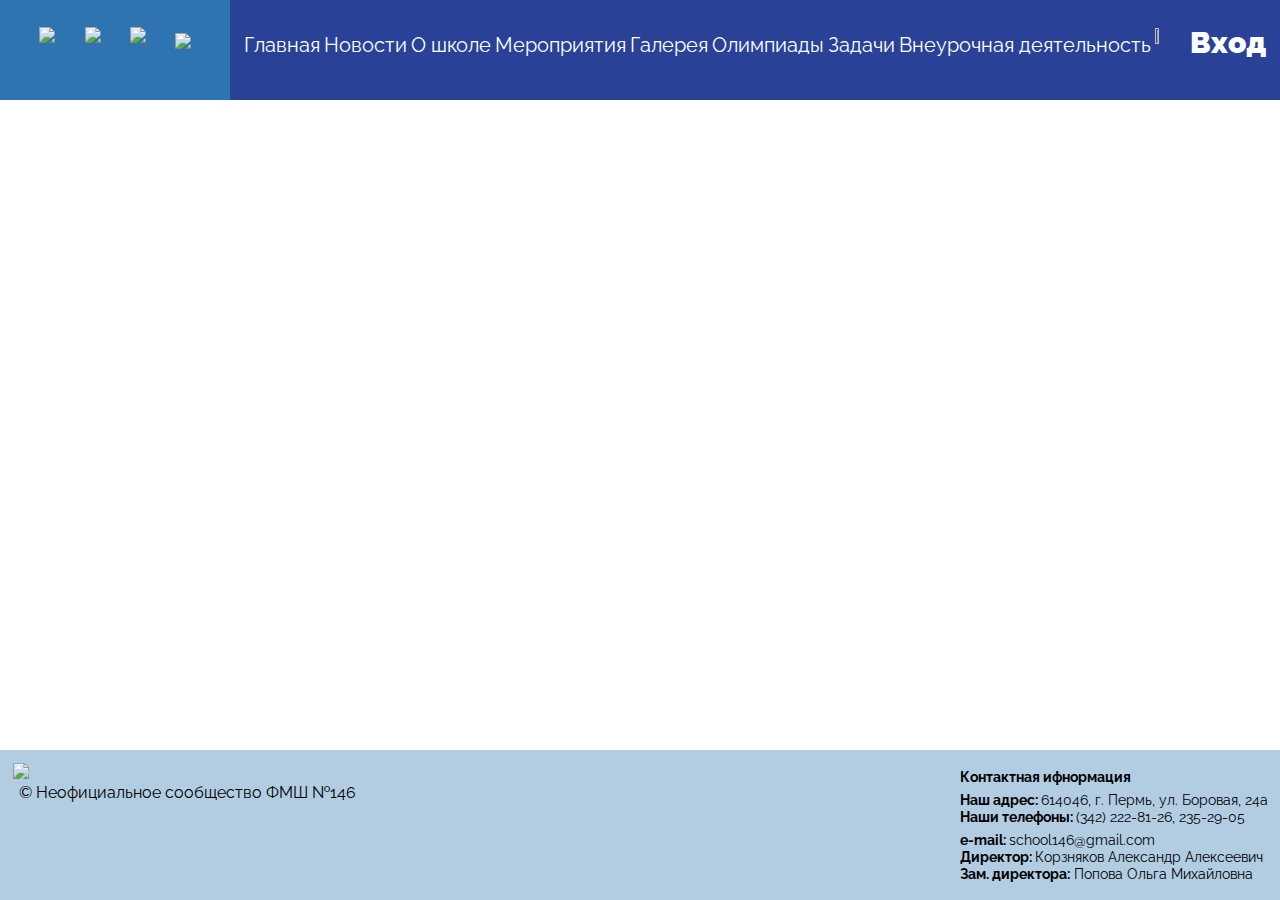
==== index.html @ 37c6d07e "checking" ====
<!DOCTYPE html>
<html lang="ru">
    <head>
        <meta charset="utf-8">
        <title>Школа №146</title>
        <link rel="preconnect" href="https://fonts.googleapis.com"> 
        <link rel="preconnect" href="https://fonts.gstatic.com" crossorigin> 
        <link href="https://fonts.googleapis.com/css2?family=Raleway:wght@300&display=swap" rel="stylesheet">
        <link href="main.css" rel="stylesheet" type="text/css">
    </head>
    <!--checking-->
    <body>
        <header class="up-block">
            <div>
                <div class="left-block">
                    <a href="https://vk.com/school146perm" style="margin-top: 8%" ><img src="VK.png" style="margin: auto 0"></img> </a>
                    <a href="https://www.instagram.com/school146perm/" style="margin-top: 8%" ><img src="instagram.png" style="margin: auto 0"></img> </a>
                    <a href="https://twitter.com/school146" style="margin-top: 8%"><img src="TWITTER.png" style="margin: auto 0"></img> </a>
                    <a href="https://www.youtube.com/channel/UC5WufrqFj3o7FIJP9ySKF-g/playlists" style="margin-top: 11%"><img src="YOUTUBE.png" style="margin: auto 0"></img> </a>
                </div>
                <div class="right-block">
                    <a href="" style="margin-top: 2.2%">Главная</a>
                    <a href="" style="margin-top: 2.2%">Новости</a>
                    <a href="" style="margin-top: 2.2%">О школе</a>
                    <a href="" style="margin-top: 2.2%"> Мероприятия</a>
                    <a href="" style="margin-top: 2.2%">Галерея</a>
                    <a href="" style="margin-top: 2.2%">Олимпиады</a>
                    <a href="" style="margin-top: 2.2%">Задачи</a>
                    <a href="" style="margin-top: 2.2%">Внеурочная деятельность</a>
                    <img width="3%" height="45%" src="search.png" style="margin-top: 1.5%"></img>
                    <a href="authorisation.html" style="margin-top: 1.5%" class="bold">Вход</a>
                </div>
            </div>
        </header>
        <footer class="down-block">
            <div class="left-footer">
                <img width="40%" src="icon_school_black.png" style="margin-left: 2%; margin-top: 2%"></img>
                <p style="margin-left: 3%; margin-top: 0">© Неофициальное сообщество ФМШ №146 </p>
               
            </div>
            <div class="right-footer">
                <p style="margin-left: 1.5%; margin-top: 2.75%; margin-bottom: 0; margin-left: 50%"><b>Контактная ифнормация</b></p>
                <p style="margin-left: 1.5%; margin-top: 1%; margin-bottom: 0; margin-left: 50%"><b> Наш адрес: </b> 614046, г. Пермь, ул. Боровая, 24а </p>
                <p style="margin-left: 1.5%; margin-top: 0; margin-bottom: 0; margin-left: 50%"><b> Наши телефоны: </b> (342) 222-81-26, 235-29-05 </p>
                <p style="margin-left: 1.5%; margin-top: 1%; margin-bottom: 0; margin-left: 50%"><b> e-mail: </b> school146@gmail.com</p>
                <p style="margin-left: 1.5%; margin-top: 0; margin-bottom: 0; margin-left: 50%"><b> Директор: </b> Корзняков Александр Алексеевич</p>
                <p style="margin-left: 1.5%; margin-top: 0; margin-bottom: 0; margin-left: 50%"><b> Зам. директора:</b> Попова Ольга Михайловна</p>
            </div>
        </footer>
    </body>
</html>
---- main.css ----
* {
    font-family: 'Raleway', sans-serif;
}
html, body {
    margin: 0;
    padding: 0;
}
a {
    text-decoration: none;
    color: white;
}
a:hover {
    color: #2E74B0;  
   }
.left-block {
    width: 18%;
    height: 100px;
    background-color: #2E74B0;
    display: flex;
    justify-content: space-evenly;
    padding: 10px;
    float: left;
    -webkit-box-sizing: border-box;
    -moz-box-sizing: border-box;
    box-sizing: border-box;
}
.right-block {
    width: 82%;
    height: 100px;
    font-size: 125%;
    color: white;
    background-color: #294297;
    display: flex;
    justify-content: space-evenly;
    padding: 10px;
    float: left;
    -webkit-box-sizing: border-box;
    -moz-box-sizing: border-box;
    box-sizing: border-box;
}
.bold {
    font-size: 150%;
    font-weight: 900;
}
.down-block {
    width: 100%;
    height: 150px;
    background-color: #B2CCE2;
    color: black;
    position: absolute;
    bottom: 0;
}
.left-footer {
    width: 50%;
    height: 150px;
    background-color: #B2CCE2;
    float: left;
    -webkit-box-sizing: border-box;
    -moz-box-sizing: border-box;
    box-sizing: border-box;
}
.right-footer {
    width: 50%;
    height: 150px;
    background-color: #B2CCE2;
    font-size: 90%;
    color: black;
    margin: 0;
    float: left;
    -webkit-box-sizing: border-box;
    -moz-box-sizing: border-box;
    box-sizing: border-box;
}
.id-block {
    display:block;
    margin:auto;
}
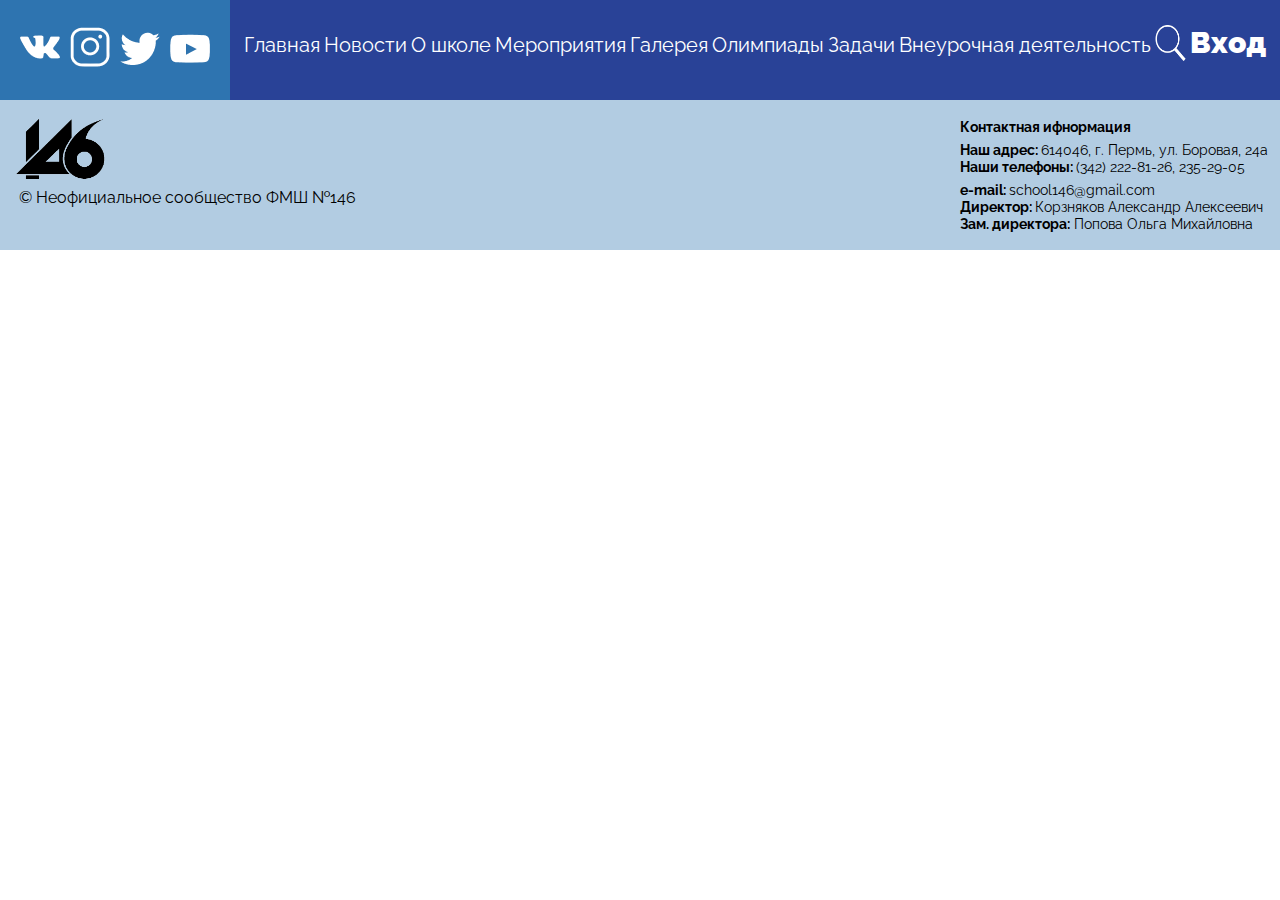
==== commit 72271dd2: "19:21" ====
--- a/index.html
+++ b/index.html
@@ -3,12 +3,12 @@
     <head>
         <meta charset="utf-8">
         <title>Школа №146</title>
+        <link rel="shortcut icon" href="icon_school.ico" type="image/x-icon">
         <link rel="preconnect" href="https://fonts.googleapis.com"> 
         <link rel="preconnect" href="https://fonts.gstatic.com" crossorigin> 
         <link href="https://fonts.googleapis.com/css2?family=Raleway:wght@300&display=swap" rel="stylesheet">
         <link href="main.css" rel="stylesheet" type="text/css">
     </head>
-    <!--checking-->
     <body>
         <header class="up-block">
             <div>
@@ -21,7 +21,7 @@
                 <div class="right-block">
                     <a href="" style="margin-top: 2.2%">Главная</a>
                     <a href="" style="margin-top: 2.2%">Новости</a>
-                    <a href="" style="margin-top: 2.2%">О школе</a>
+                    <a href="aboutschool.html" style="margin-top: 2.2%">О школе</a>
                     <a href="" style="margin-top: 2.2%"> Мероприятия</a>
                     <a href="" style="margin-top: 2.2%">Галерея</a>
                     <a href="" style="margin-top: 2.2%">Олимпиады</a>
--- a/main.css
+++ b/main.css
@@ -2,8 +2,11 @@
     font-family: 'Raleway', sans-serif;
 }
 html, body {
-    margin: 0;
-    padding: 0;
+    position: absolute;
+    margin:0;
+    padding:0;
+    width:100%;
+    height:100%;
 }
 a {
     text-decoration: none;
@@ -47,7 +50,6 @@
     height: 150px;
     background-color: #B2CCE2;
     color: black;
-    position: absolute;
     bottom: 0;
 }
 .left-footer {
@@ -74,4 +76,39 @@
 .id-block {
     display:block;
     margin:auto;
-}+}
+.knopka01 {
+    display: inline-block;
+    width: 300px;
+    height: 50px;
+    font-size: 20px;
+    text-align: center;
+    text-decoration: none;
+    outline: none;
+    border: none;
+    border-radius: 10px;
+    margin-top: 10px;
+    background-color: #FF9700;
+    color: white;
+    user-select: none;
+  } 
+  .knopka01:hover {
+    color: rgb(0,59,66);
+    cursor: pointer;
+  }
+
+  .knopka02 {
+    display: inline-block;
+    width: 300px;
+    height: 50px;
+    font-size: 20px;
+    text-align: left;
+    padding-left: 1% ;
+    text-decoration: none;
+    border-radius: 10px;
+    margin-top: 10px;
+    background-color: #F4EADD;
+    border-color: #294297;
+    color: #294297;
+    user-select: none;
+  } 
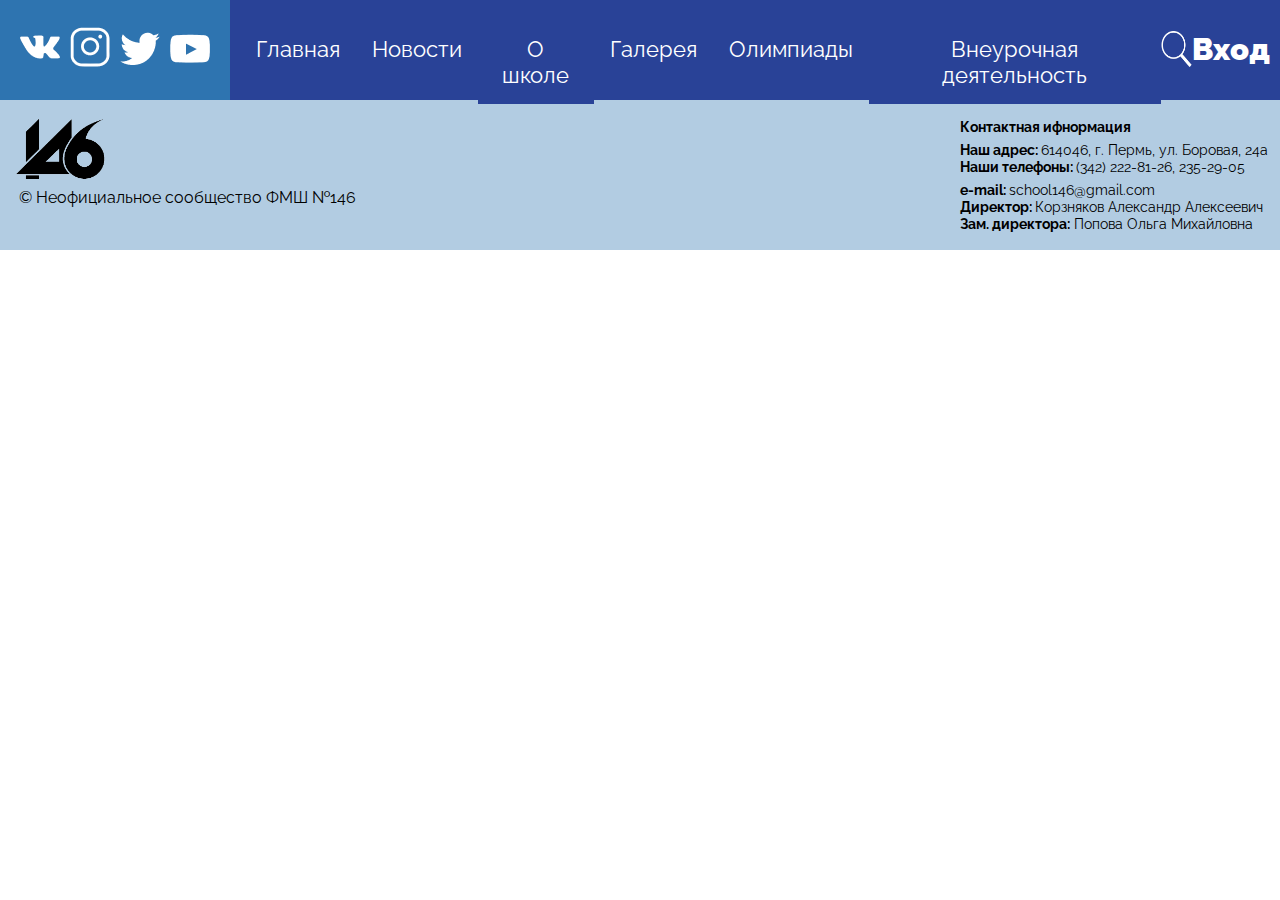
==== commit 8c0fc57b: "20:05" ====
--- a/index.html
+++ b/index.html
@@ -19,16 +19,44 @@
                     <a href="https://www.youtube.com/channel/UC5WufrqFj3o7FIJP9ySKF-g/playlists" style="margin-top: 11%"><img src="YOUTUBE.png" style="margin: auto 0"></img> </a>
                 </div>
                 <div class="right-block">
-                    <a href="" style="margin-top: 2.2%">Главная</a>
-                    <a href="" style="margin-top: 2.2%">Новости</a>
-                    <a href="aboutschool.html" style="margin-top: 2.2%">О школе</a>
-                    <a href="" style="margin-top: 2.2%"> Мероприятия</a>
-                    <a href="" style="margin-top: 2.2%">Галерея</a>
-                    <a href="" style="margin-top: 2.2%">Олимпиады</a>
-                    <a href="" style="margin-top: 2.2%">Задачи</a>
-                    <a href="" style="margin-top: 2.2%">Внеурочная деятельность</a>
-                    <img width="3%" height="45%" src="search.png" style="margin-top: 1.5%"></img>
-                    <a href="authorisation.html" style="margin-top: 1.5%" class="bold">Вход</a>
+                    <form class="dropdown" action="index.html" method="GET">
+                        <button style="font-size: 105%;" class="dropbtn">Главная</button>
+                    </form>
+                    <div class="dropdown">
+                        <button style="font-size: 105%;" class="dropbtn">Новости</button>
+                        <div class="dropdown-content">
+                          <a href="aboutschool.html">Общие</a>
+                          <a href="#">Олимпиады</a>
+                          <a href="#">Праздники</a>
+                        </div>
+                      </div>
+                    <div class="dropdown">
+                        <button style="font-size: 105%;" class="dropbtn">О школе</button>
+                        <div class="dropdown-content">
+                          <a href="aboutschool.html">О школе</a>
+                          <a href="#">Достижения</a>
+                          <a href="#">Учителя</a>
+                        </div>
+                      </div>
+                    <form class="dropdown" action="index.html" method="GET">
+                        <button style="font-size: 105%;" class="dropbtn">Галерея</button>
+                    </form>
+                    <div class="dropdown">
+                        <button style="font-size: 105%;" class="dropbtn">Олимпиады</button>
+                        <div class="dropdown-content">
+                          <a href="">Расписание</a>
+                          <a href="#">Результаты</a>
+                        </div>
+                      </div>
+                    <div class="dropdown">
+                        <button style="font-size: 105%;" class="dropbtn">Внеурочная деятельность</button>
+                        <div class="dropdown-content">
+                          <a href="">Мероприятия</a>
+                          <a href="#">"Дайте мне задачку"</a>
+                        </div>
+                      </div>
+                    <img width="3%" height="45%" src="search.png" style="margin-top: 2%"></img>
+                    <a href="authorisation.html" style="margin-top: 2%" class="bold">Вход</a>
                 </div>
             </div>
         </header>
--- a/main.css
+++ b/main.css
@@ -28,9 +28,10 @@
     box-sizing: border-box;
 }
 .right-block {
+    padding-top: 1%;
     width: 82%;
     height: 100px;
-    font-size: 125%;
+    font-size: 130%;
     color: white;
     background-color: #294297;
     display: flex;
@@ -112,3 +113,39 @@
     color: #294297;
     user-select: none;
   } 
+.dropbtn {
+    font-size: 225%;
+    background-color: #294297;
+    color: white;
+    padding: 16px;
+    border: none;
+}
+
+.dropdown {
+    padding-top: 1%;
+    position: relative;
+    display: inline-block;
+}
+
+.dropdown-content {
+    display: none;
+    position: absolute;
+    background-color: #f1f1f1;
+    min-width: 160px;
+    box-shadow: 0px 8px 16px 0px rgba(0,0,0,0.2);
+    z-index: 1;
+}
+
+.dropdown-content a {
+    font-size: 125%;
+    color: black;
+    padding: 12px 16px;
+    text-decoration: none;
+    display: block;
+}
+
+.dropdown-content a:hover {background-color: #ddd;}
+
+.dropdown:hover .dropdown-content {display: block;}
+
+.dropdown:hover .dropbtn {background-color: #172C77}
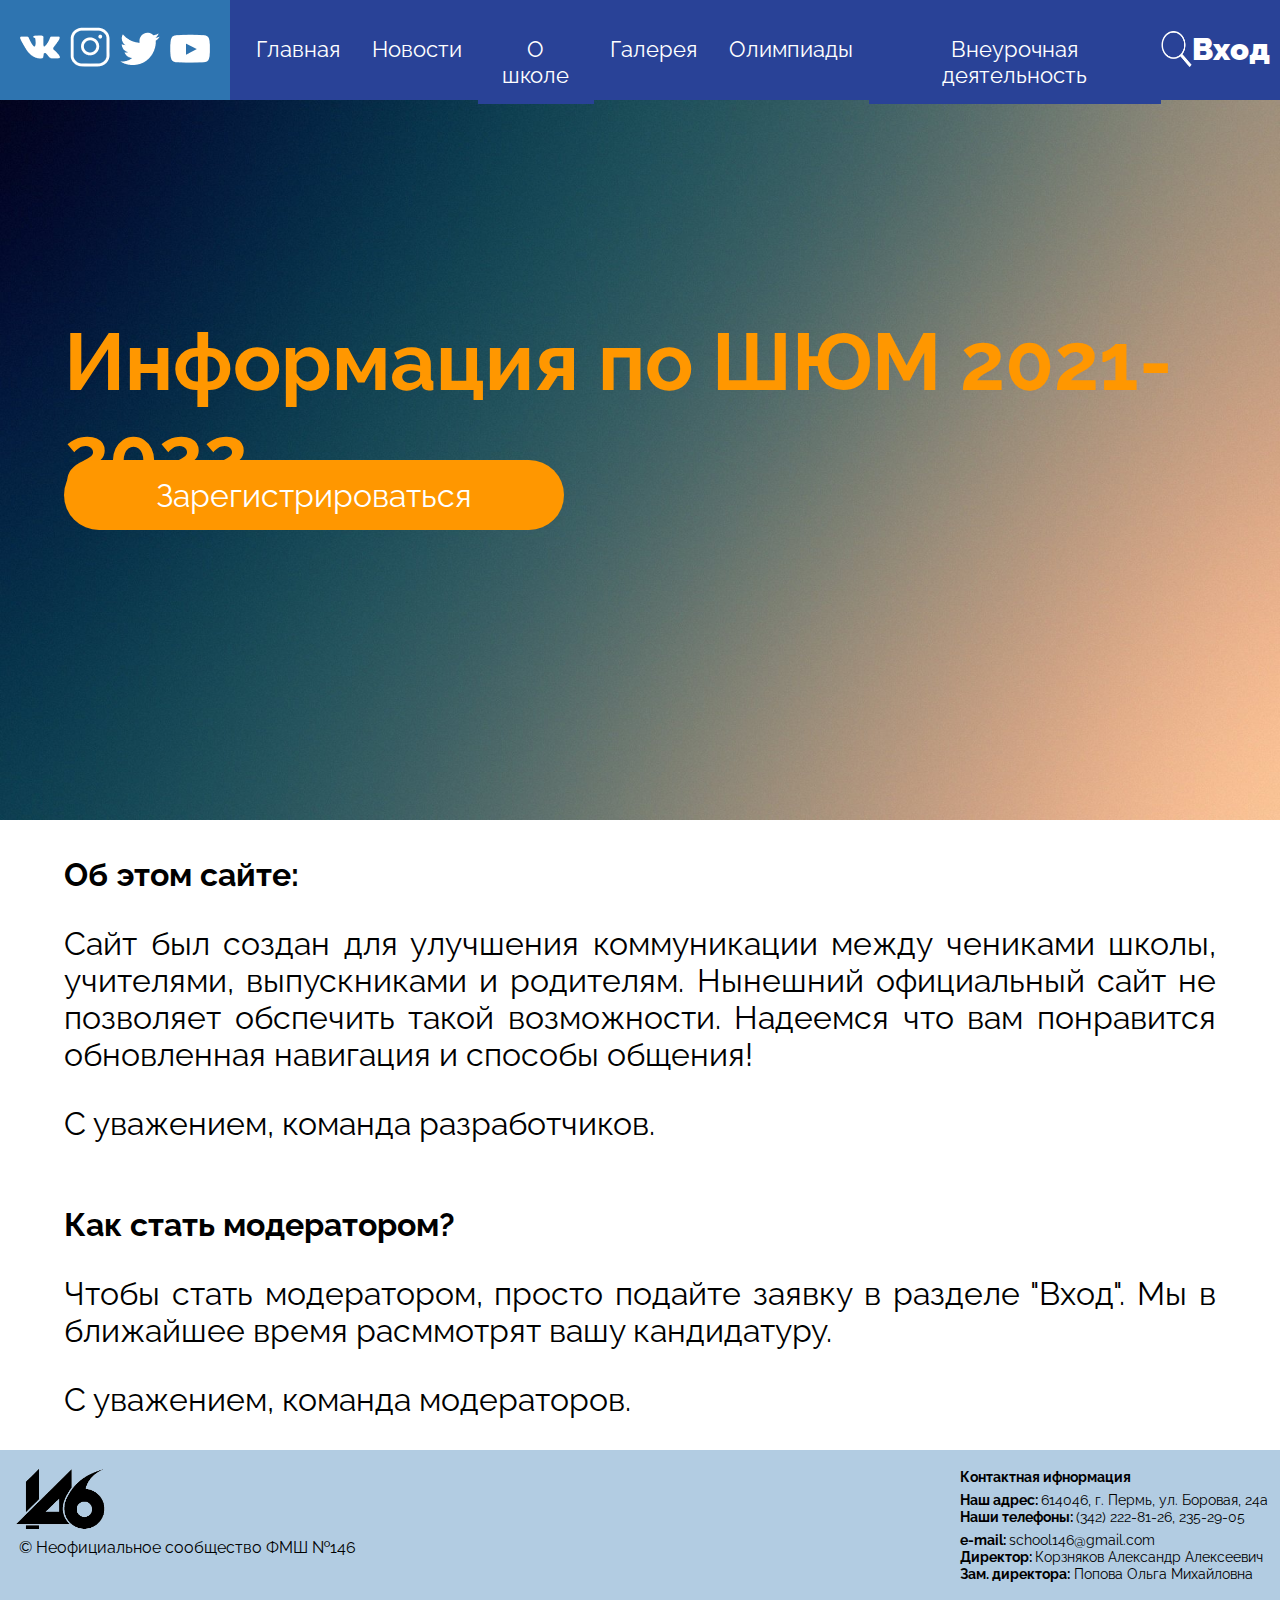
==== commit 7988bd81: "20:55" ====
--- a/index.html
+++ b/index.html
@@ -60,6 +60,20 @@
                 </div>
             </div>
         </header>
+        <main>
+            <div class="container">
+                <img src="shum.jpeg" style="width:100%;">
+                <div class="top-left"><b>Информация по ШЮМ 2021-2022</b></div>
+                <button  style="margin-bottom: 5%;" class="knopka03" type="submit">Зарегистрироваться</button><br>
+            </div>
+            <p style="margin-left: 5%; font-size: 200%"><b>Об этом сайте:</b></p>
+            <p align="justify" style="margin-left: 5%; margin-right: 5%; font-size: 200%">Сайт был создан для улучшения коммуникации между чениками школы, учителями, выпускниками и родителям. Нынешний официальный сайт не позволяет обспечить такой возможности. Надеемся что вам понравится обновленная навигация и способы общения! </p>
+            <p style="margin-left: 5%; font-size: 200%">С уважением, команда разработчиков.</p>
+
+            <p style="margin-left: 5%; margin-top: 5%; font-size: 200%"><b> Как стать модератором?</b></p>
+            <p align="justify" style="margin-left: 5%; margin-right: 5%; font-size: 200%"> Чтобы стать модератором, просто подайте заявку в разделе "Вход". Мы в ближайшее время расммотрят вашу кандидатуру.</p>
+            <p style="margin-left: 5%; font-size: 200%">С уважением, команда модераторов.</p>
+        </main>
         <footer class="down-block">
             <div class="left-footer">
                 <img width="40%" src="icon_school_black.png" style="margin-left: 2%; margin-top: 2%"></img>
--- a/main.css
+++ b/main.css
@@ -149,3 +149,32 @@
 .dropdown:hover .dropdown-content {display: block;}
 
 .dropdown:hover .dropbtn {background-color: #172C77}
+
+.top-left {
+    position: absolute;
+    font-size: 500%;
+    top: 35%;
+    left: 5%;
+    color: #FF9700;
+}
+
+
+.knopka03 {
+    position: absolute;
+    font-size: 200%;
+    top: 50%;
+    left: 5%;
+    color: #FF9700;
+    display: inline-block;
+    width: 500px;
+    height: 70px;
+    text-align: center;
+    text-decoration: none;
+    outline: none;
+    border: none;
+    border-radius: 35px;
+    margin-top: 10px;
+    background-color: #FF9700;
+    color: white;
+    user-select: none;
+  } 
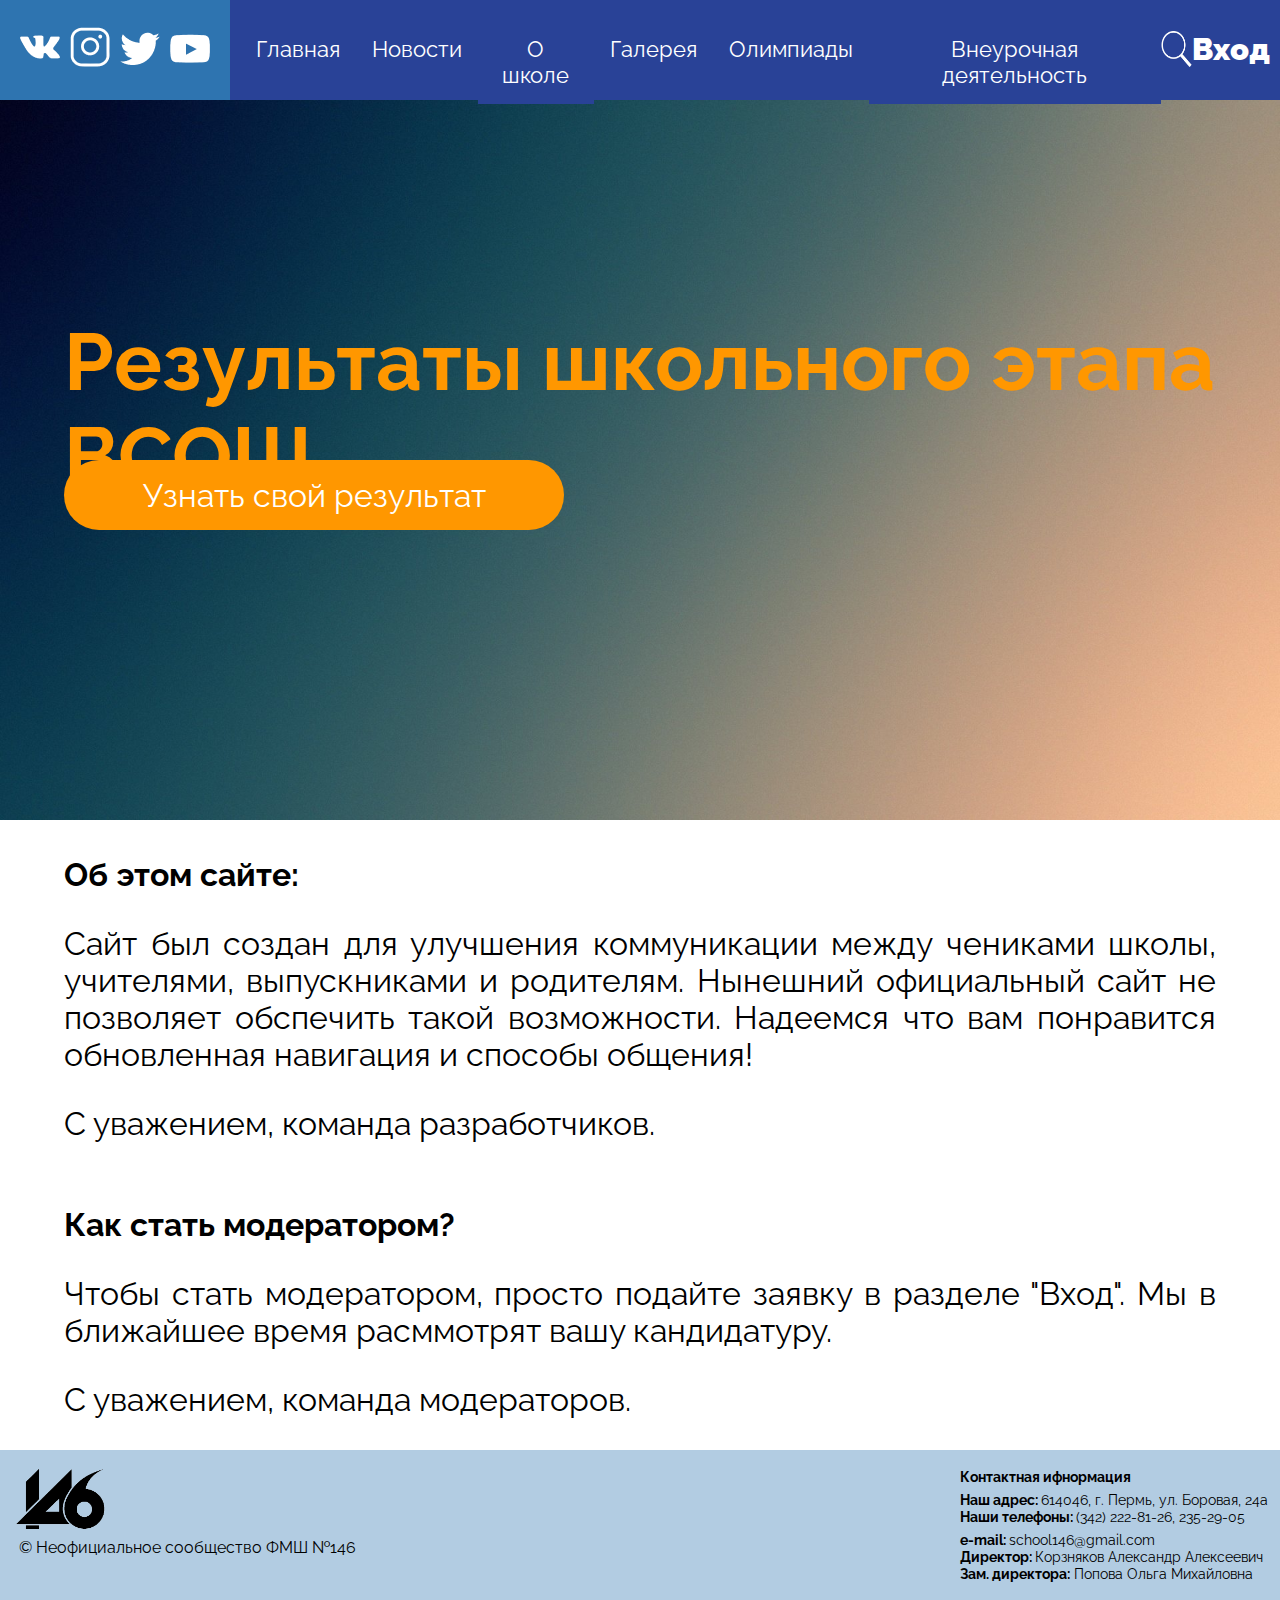
==== commit 82494901: "00:05" ====
--- a/index.html
+++ b/index.html
@@ -25,34 +25,34 @@
                     <div class="dropdown">
                         <button style="font-size: 105%;" class="dropbtn">Новости</button>
                         <div class="dropdown-content">
-                          <a href="aboutschool.html">Общие</a>
-                          <a href="#">Олимпиады</a>
-                          <a href="#">Праздники</a>
+                          <a href="commonnews.html">Общие</a>
+                          <a href="olympiadnews.html">Олимпиады</a>
+                          <a href="celebrationnews.html">Праздники</a>
                         </div>
                       </div>
                     <div class="dropdown">
                         <button style="font-size: 105%;" class="dropbtn">О школе</button>
                         <div class="dropdown-content">
                           <a href="aboutschool.html">О школе</a>
-                          <a href="#">Достижения</a>
-                          <a href="#">Учителя</a>
+                          <a href="achievements.html">Достижения</a>
+                          <a href="aboutteachers.html">Учителя</a>
                         </div>
                       </div>
-                    <form class="dropdown" action="index.html" method="GET">
+                    <form class="dropdown" action="gallery.html" method="GET">
                         <button style="font-size: 105%;" class="dropbtn">Галерея</button>
                     </form>
                     <div class="dropdown">
                         <button style="font-size: 105%;" class="dropbtn">Олимпиады</button>
                         <div class="dropdown-content">
-                          <a href="">Расписание</a>
-                          <a href="#">Результаты</a>
+                          <a href="olypmpiadtimetable.html">Расписание</a>
+                          <a href="olympiadresults.html">Результаты</a>
                         </div>
                       </div>
                     <div class="dropdown">
                         <button style="font-size: 105%;" class="dropbtn">Внеурочная деятельность</button>
                         <div class="dropdown-content">
-                          <a href="">Мероприятия</a>
-                          <a href="#">"Дайте мне задачку"</a>
+                          <a href="events.html">Мероприятия</a>
+                          <a href="iwantaproblem.html">"Дайте мне задачку"</a>
                         </div>
                       </div>
                     <img width="3%" height="45%" src="search.png" style="margin-top: 2%"></img>
@@ -63,8 +63,8 @@
         <main>
             <div class="container">
                 <img src="shum.jpeg" style="width:100%;">
-                <div class="top-left"><b>Информация по ШЮМ 2021-2022</b></div>
-                <button  style="margin-bottom: 5%;" class="knopka03" type="submit">Зарегистрироваться</button><br>
+                <div class="top-left"><b>Результаты школьного этапа ВСОШ</b></div>
+                <button  style="margin-bottom: 5%;" class="knopka03" type="submit">Узнать свой результат</button><br>
             </div>
             <p style="margin-left: 5%; font-size: 200%"><b>Об этом сайте:</b></p>
             <p align="justify" style="margin-left: 5%; margin-right: 5%; font-size: 200%">Сайт был создан для улучшения коммуникации между чениками школы, учителями, выпускниками и родителям. Нынешний официальный сайт не позволяет обспечить такой возможности. Надеемся что вам понравится обновленная навигация и способы общения! </p>
--- a/main.css
+++ b/main.css
@@ -158,6 +158,14 @@
     color: #FF9700;
 }
 
+.top-right {
+    position: absolute;
+    font-size: 100%;
+    top: 50%;
+    left: 35%;
+    right: 30%;
+    color: black;
+}
 
 .knopka03 {
     position: absolute;
@@ -178,3 +186,6 @@
     color: white;
     user-select: none;
   } 
+.director {
+    padding: 5%;
+}
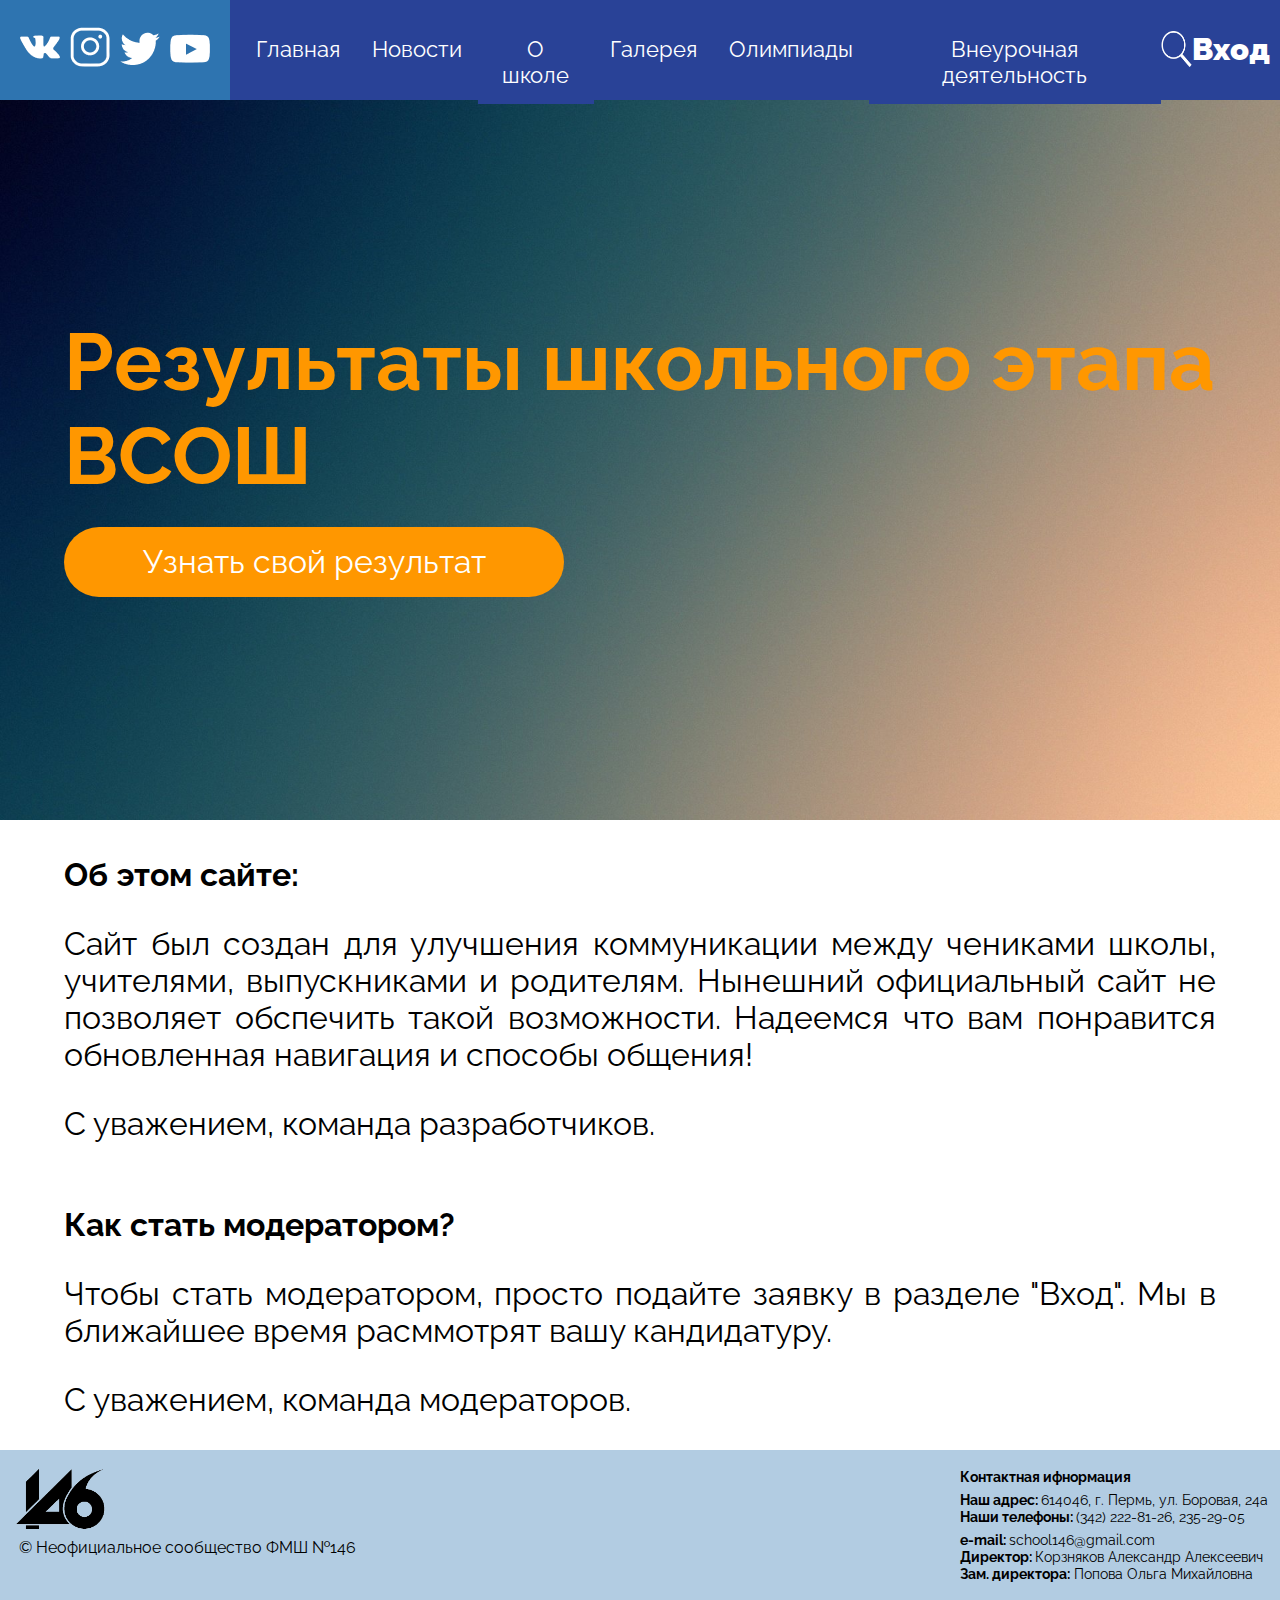
==== commit af2cf3f2: "10:14" ====
--- a/index.html
+++ b/index.html
@@ -64,7 +64,7 @@
             <div class="container">
                 <img src="shum.jpeg" style="width:100%;">
                 <div class="top-left"><b>Результаты школьного этапа ВСОШ</b></div>
-                <button  style="margin-bottom: 5%;" class="knopka03" type="submit">Узнать свой результат</button><br>
+                <button  style="margin-bottom: 5%; margin-top: 6%" class="knopka03" type="submit">Узнать свой результат</button><br>
             </div>
             <p style="margin-left: 5%; font-size: 200%"><b>Об этом сайте:</b></p>
             <p align="justify" style="margin-left: 5%; margin-right: 5%; font-size: 200%">Сайт был создан для улучшения коммуникации между чениками школы, учителями, выпускниками и родителям. Нынешний официальный сайт не позволяет обспечить такой возможности. Надеемся что вам понравится обновленная навигация и способы общения! </p>
